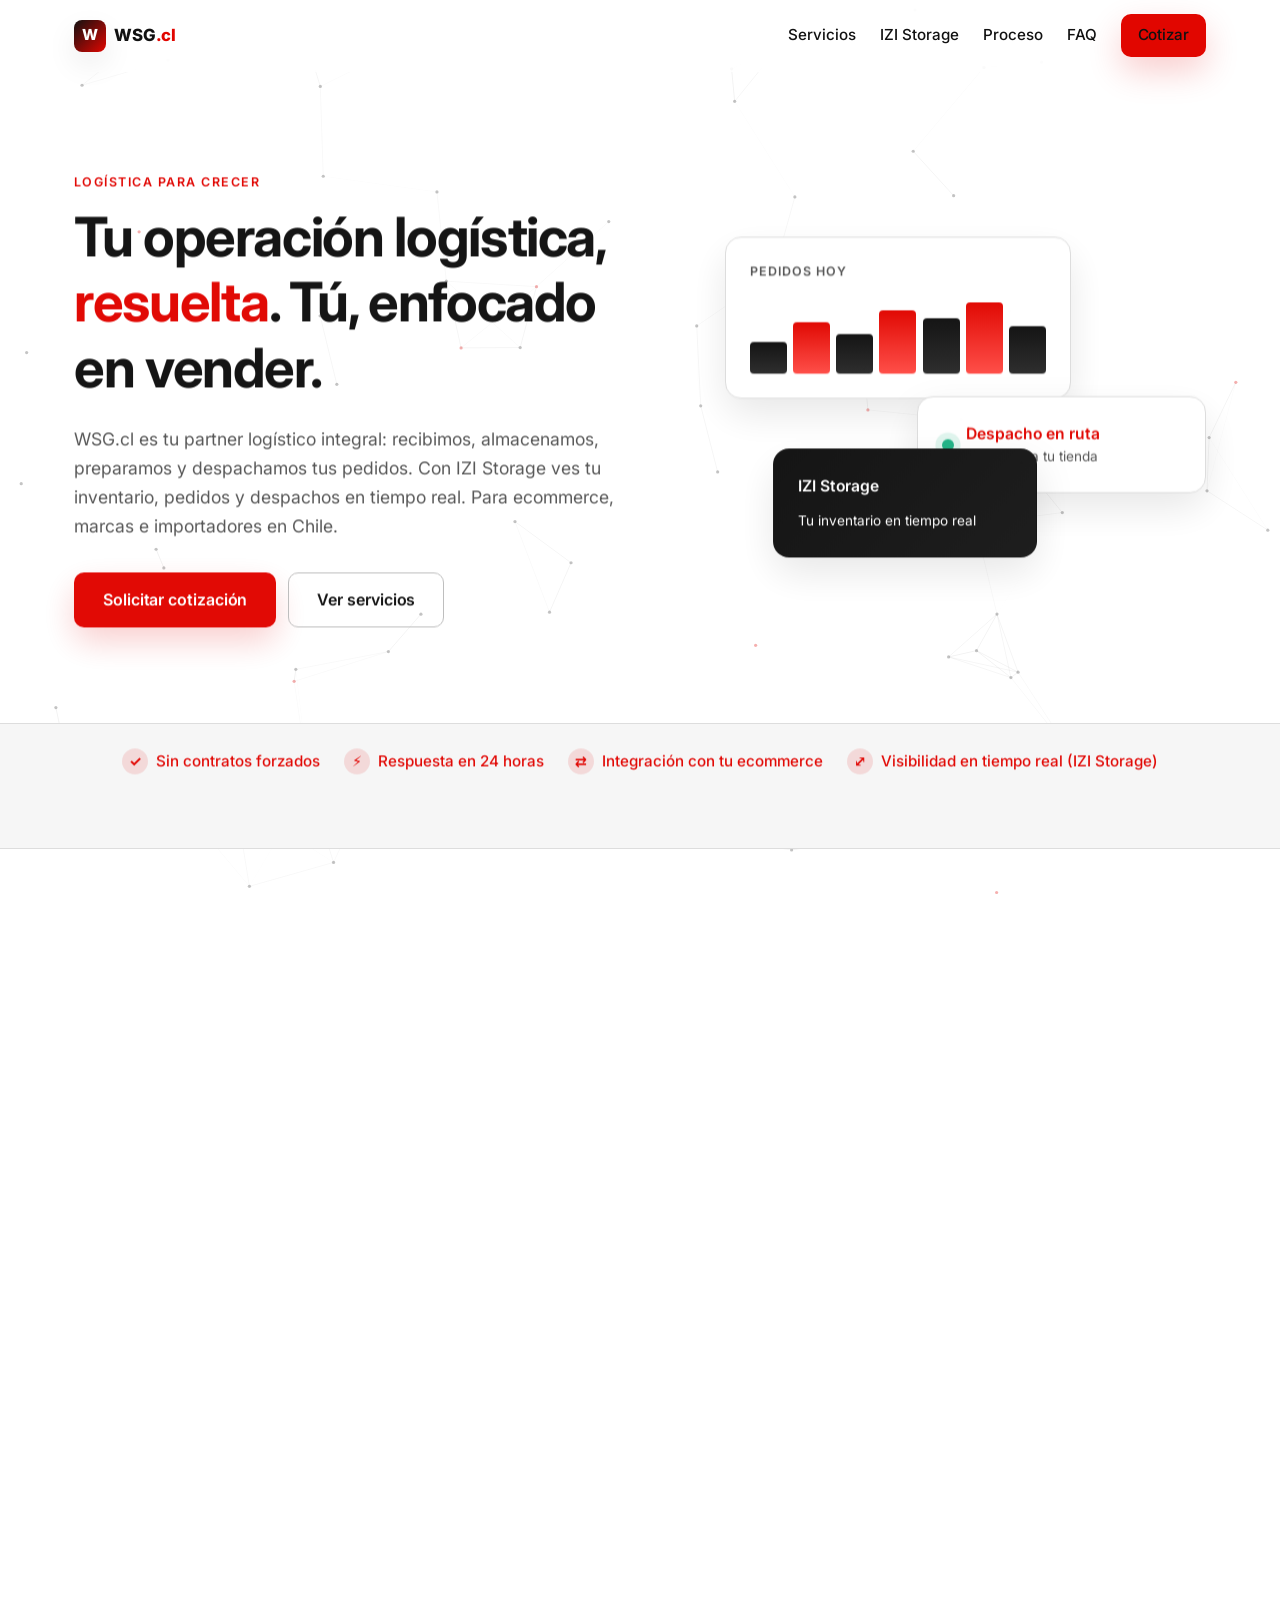
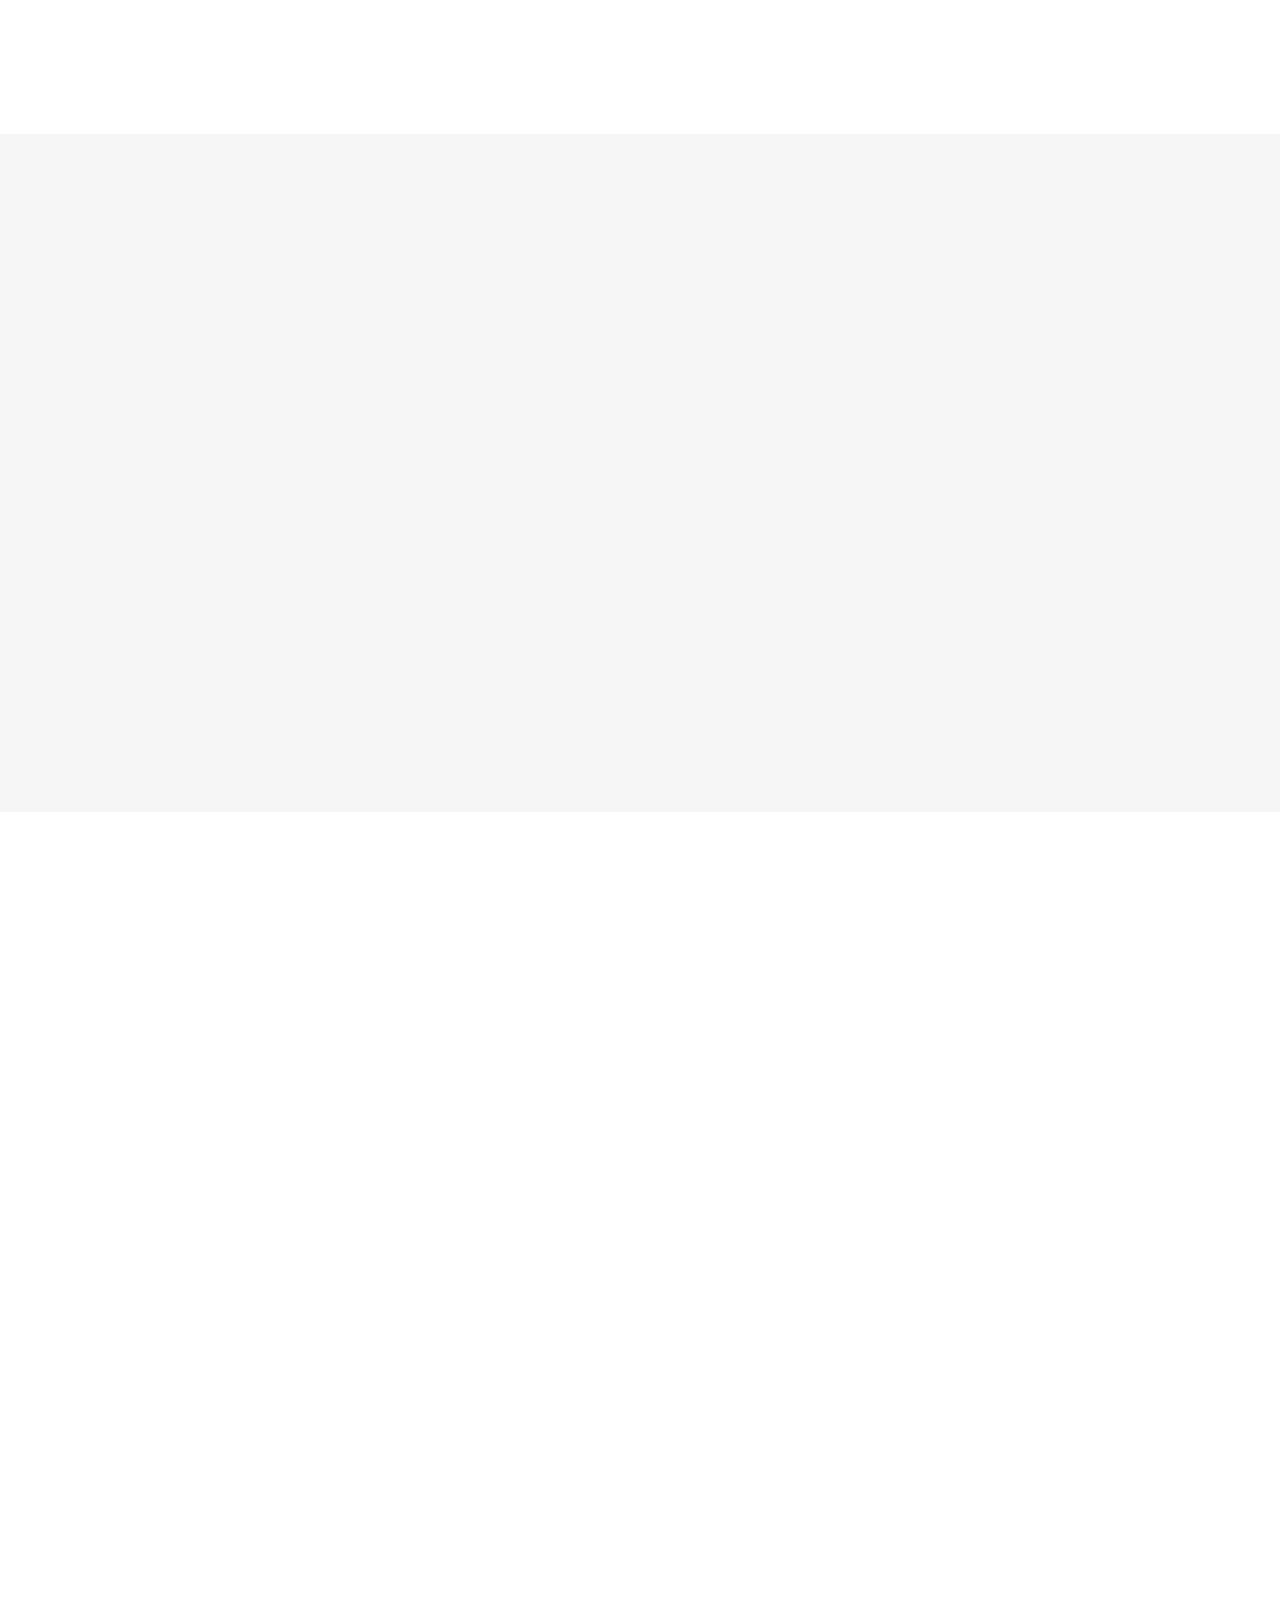
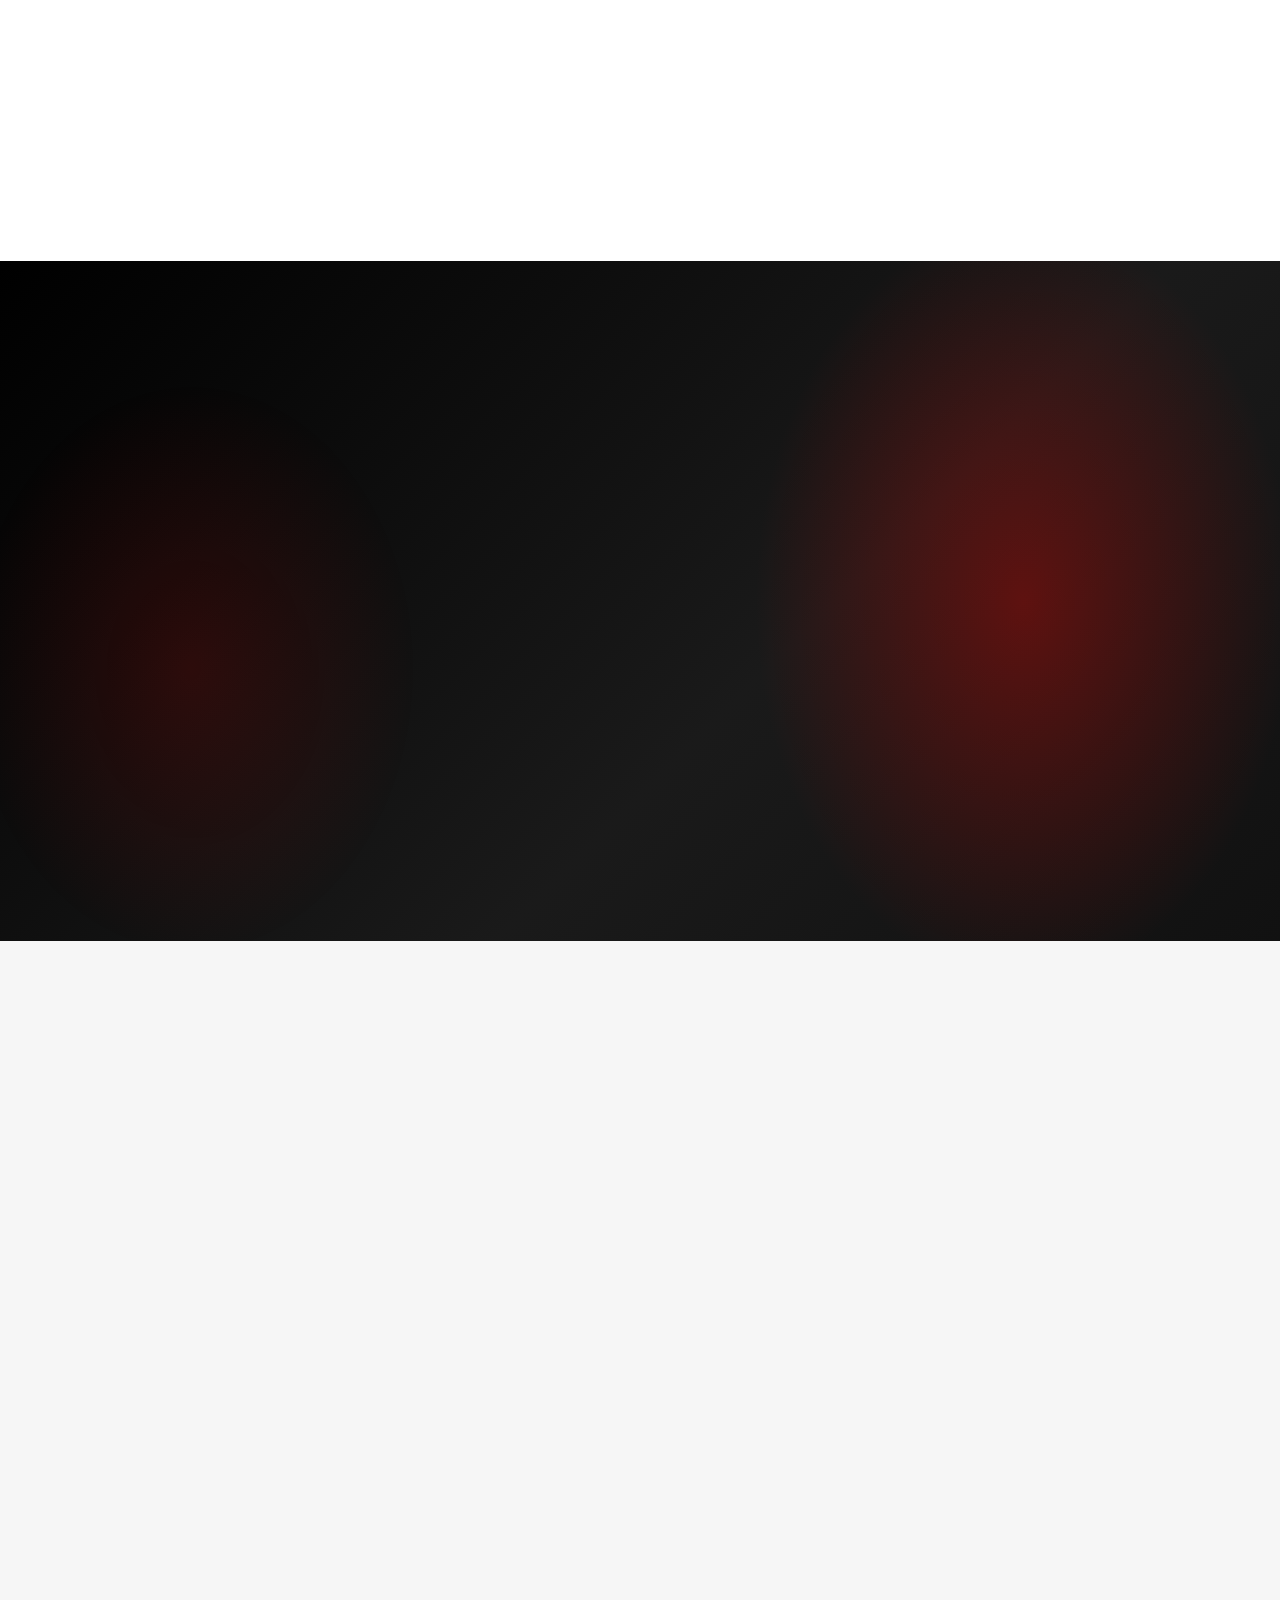
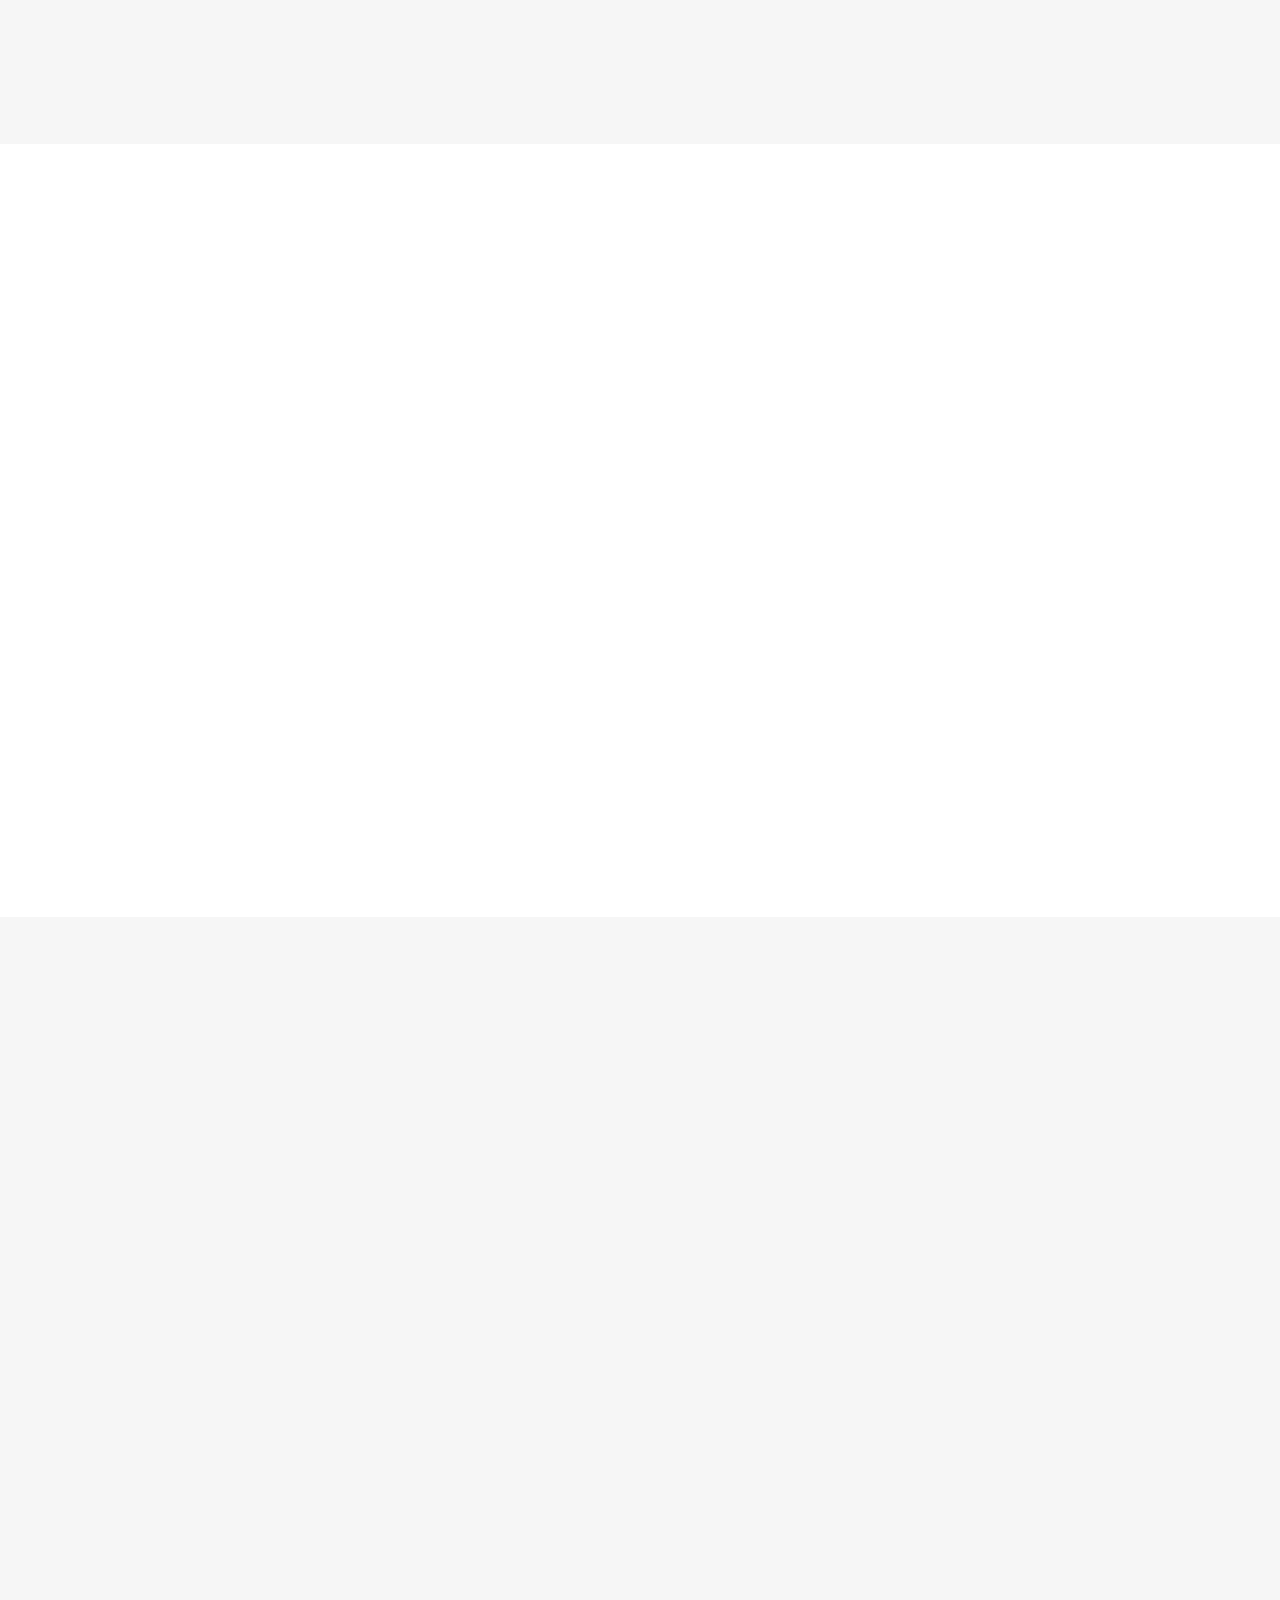
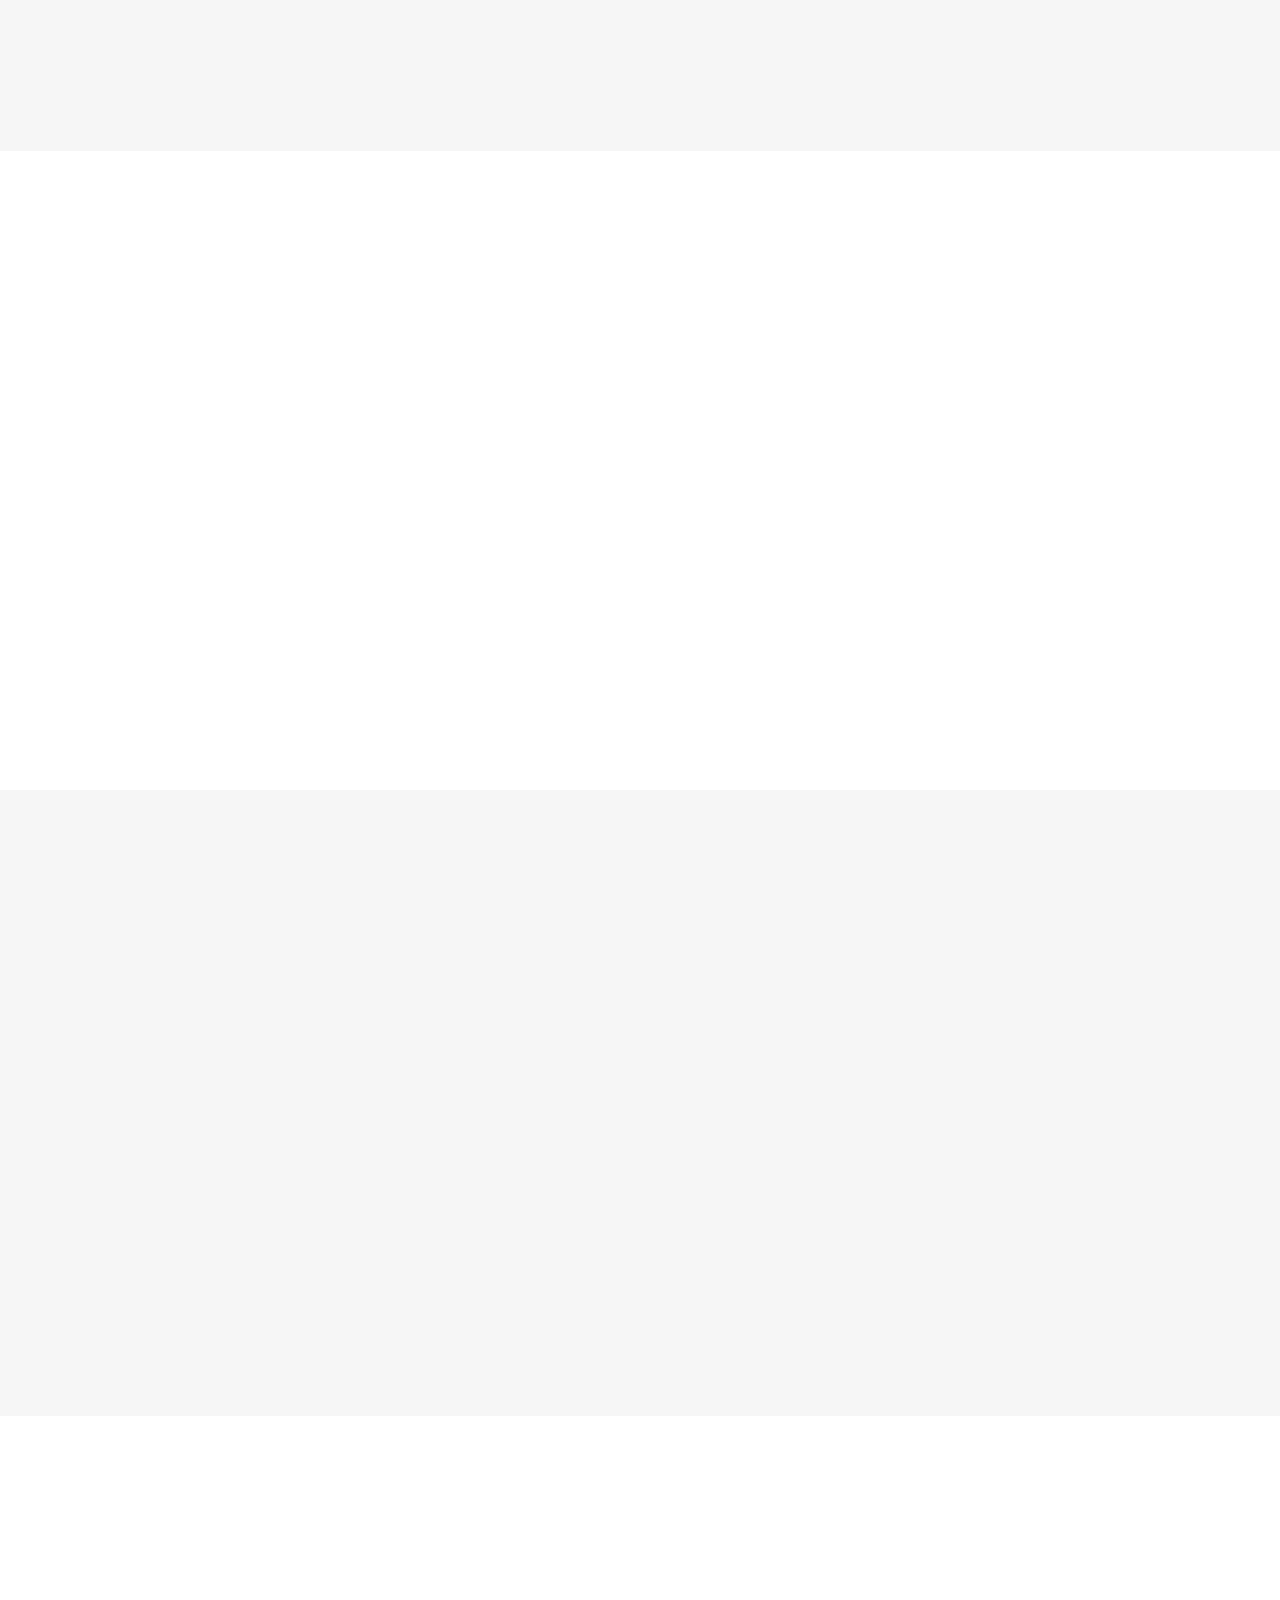
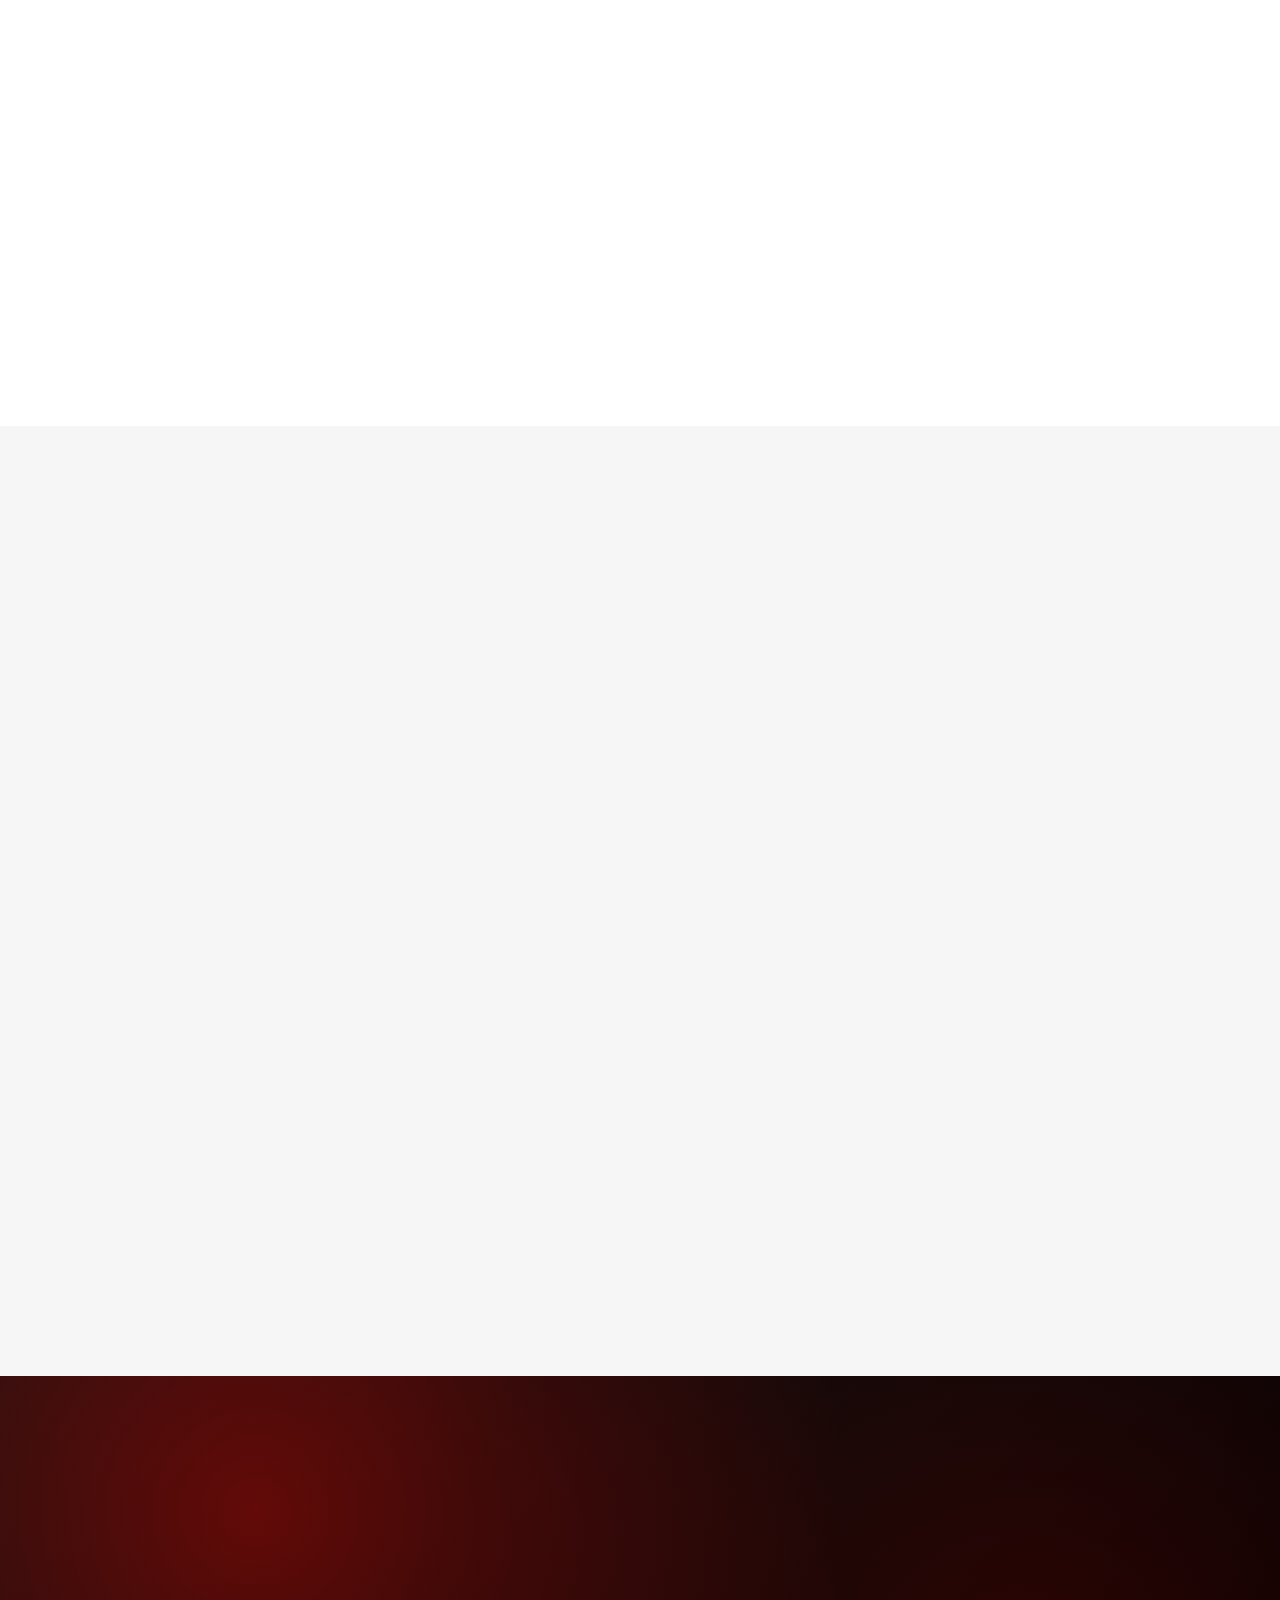
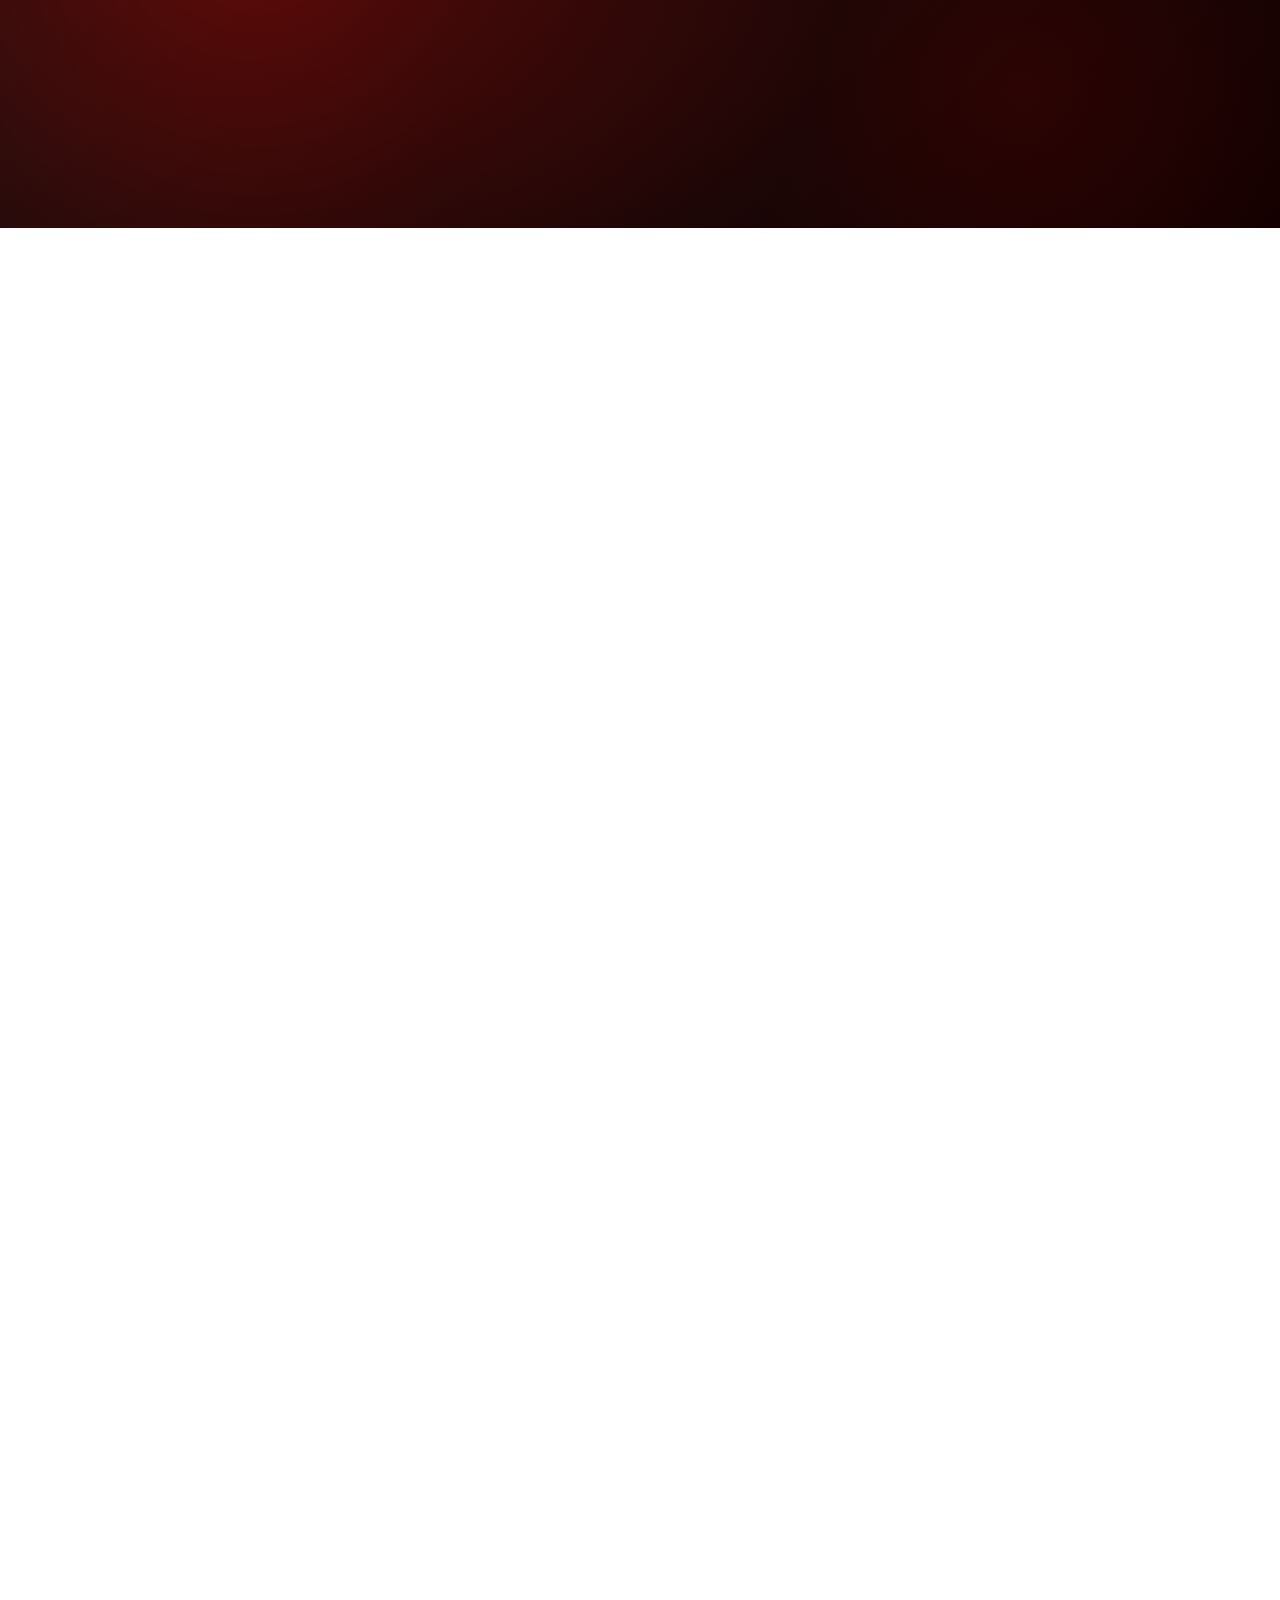
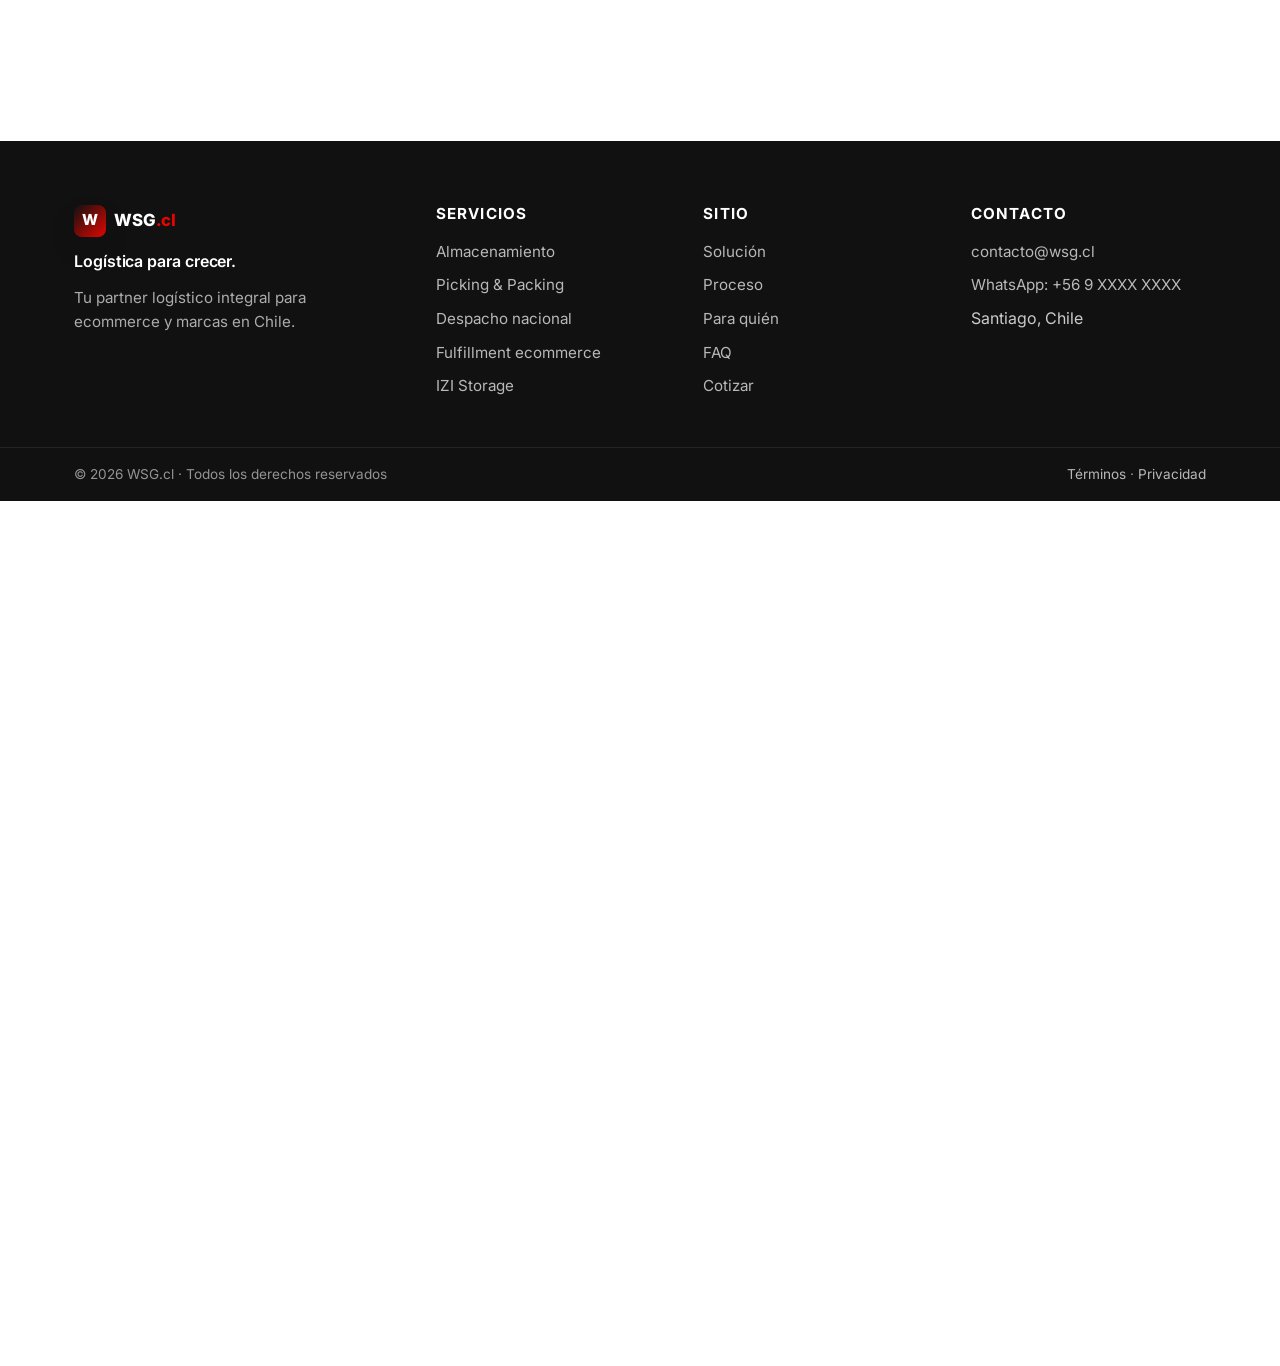
==== index.html @ 3e7f572f "Add root index.html with meta-redirect to wsg-landing/" ====
<!DOCTYPE html><html><head><meta charset="utf-8"><meta http-equiv="refresh" content="0;url=/wsg-landing/index.html"><title>WSG.cl</title></head><body><a href="/wsg-landing/index.html">Ir al sitio</a></body></html>
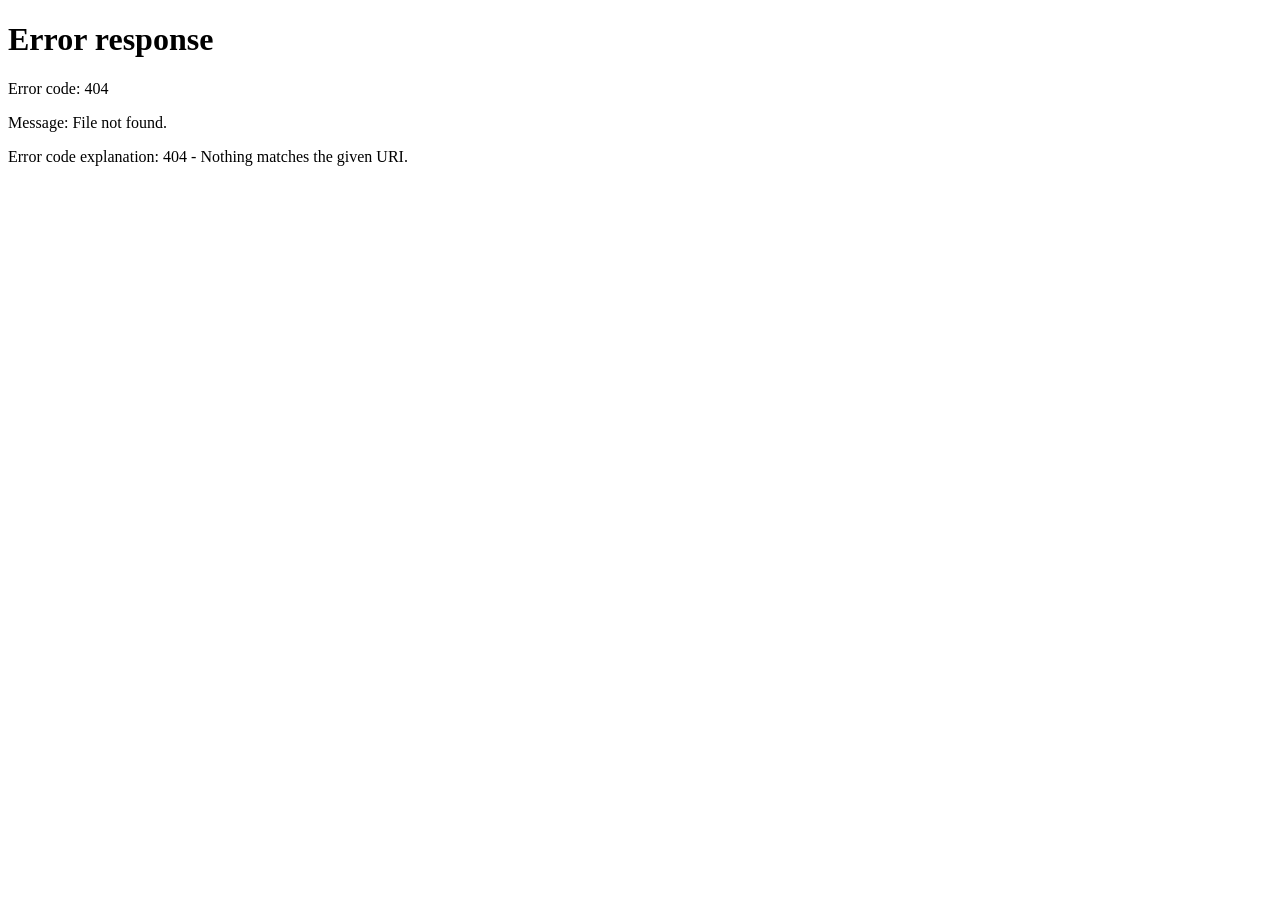
==== commit c8c4783c: "fix: corregir ruta del redirect raiz para GitHub Pages" ====
--- a/index.html
+++ b/index.html
@@ -1 +1 @@
-<!DOCTYPE html><html><head><meta charset="utf-8"><meta http-equiv="refresh" content="0;url=/wsg-landing/index.html"><title>WSG.cl</title></head><body><a href="/wsg-landing/index.html">Ir al sitio</a></body></html>
+<!DOCTYPE html><html lang="es"><head><meta charset="utf-8"><meta http-equiv="refresh" content="0;url=/wsg.cl/wsg-landing/index.html"><link rel="canonical" href="https://ntpaswsg-claude.github.io/wsg.cl/wsg-landing/index.html"><title>WSG.cl — Logística para crecer</title></head><body><p>Redirigiendo... <a href="/wsg.cl/wsg-landing/index.html">Haz clic aquí si no eres redirigido</a></p></body></html>
